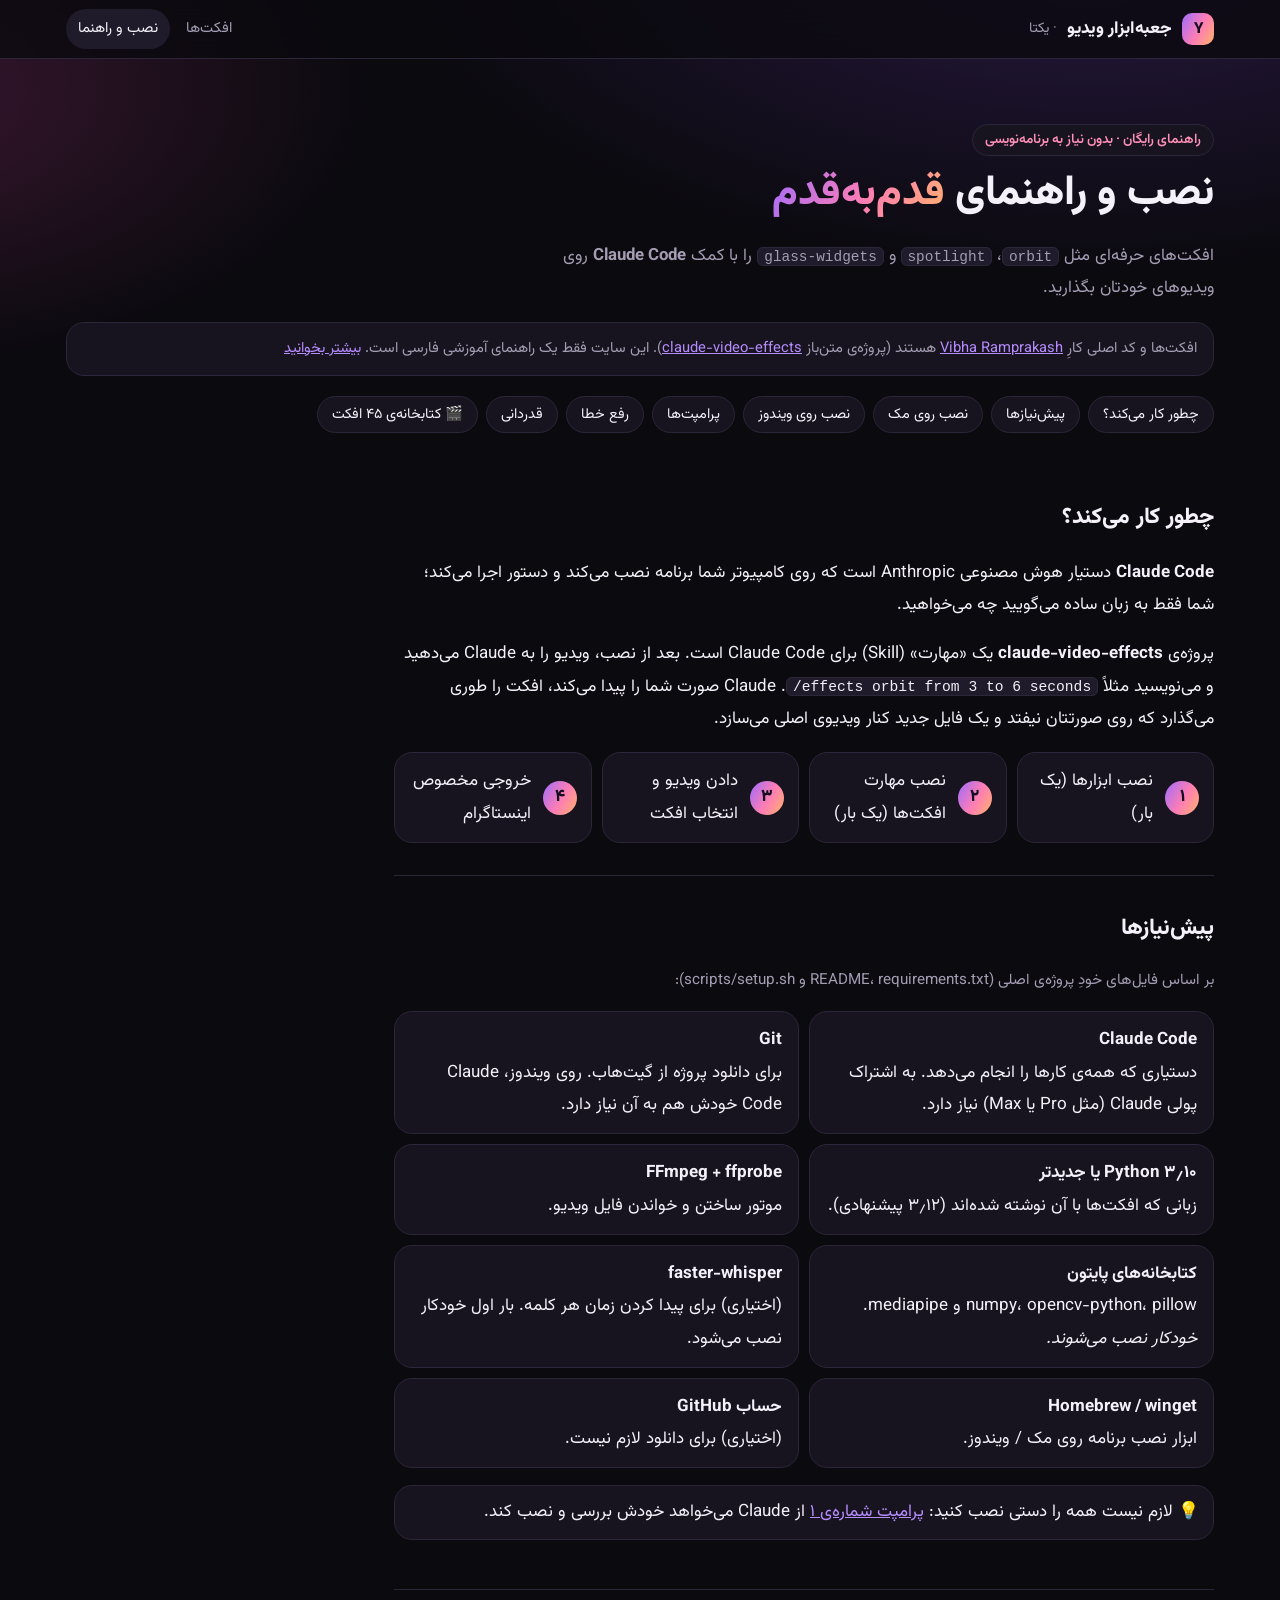
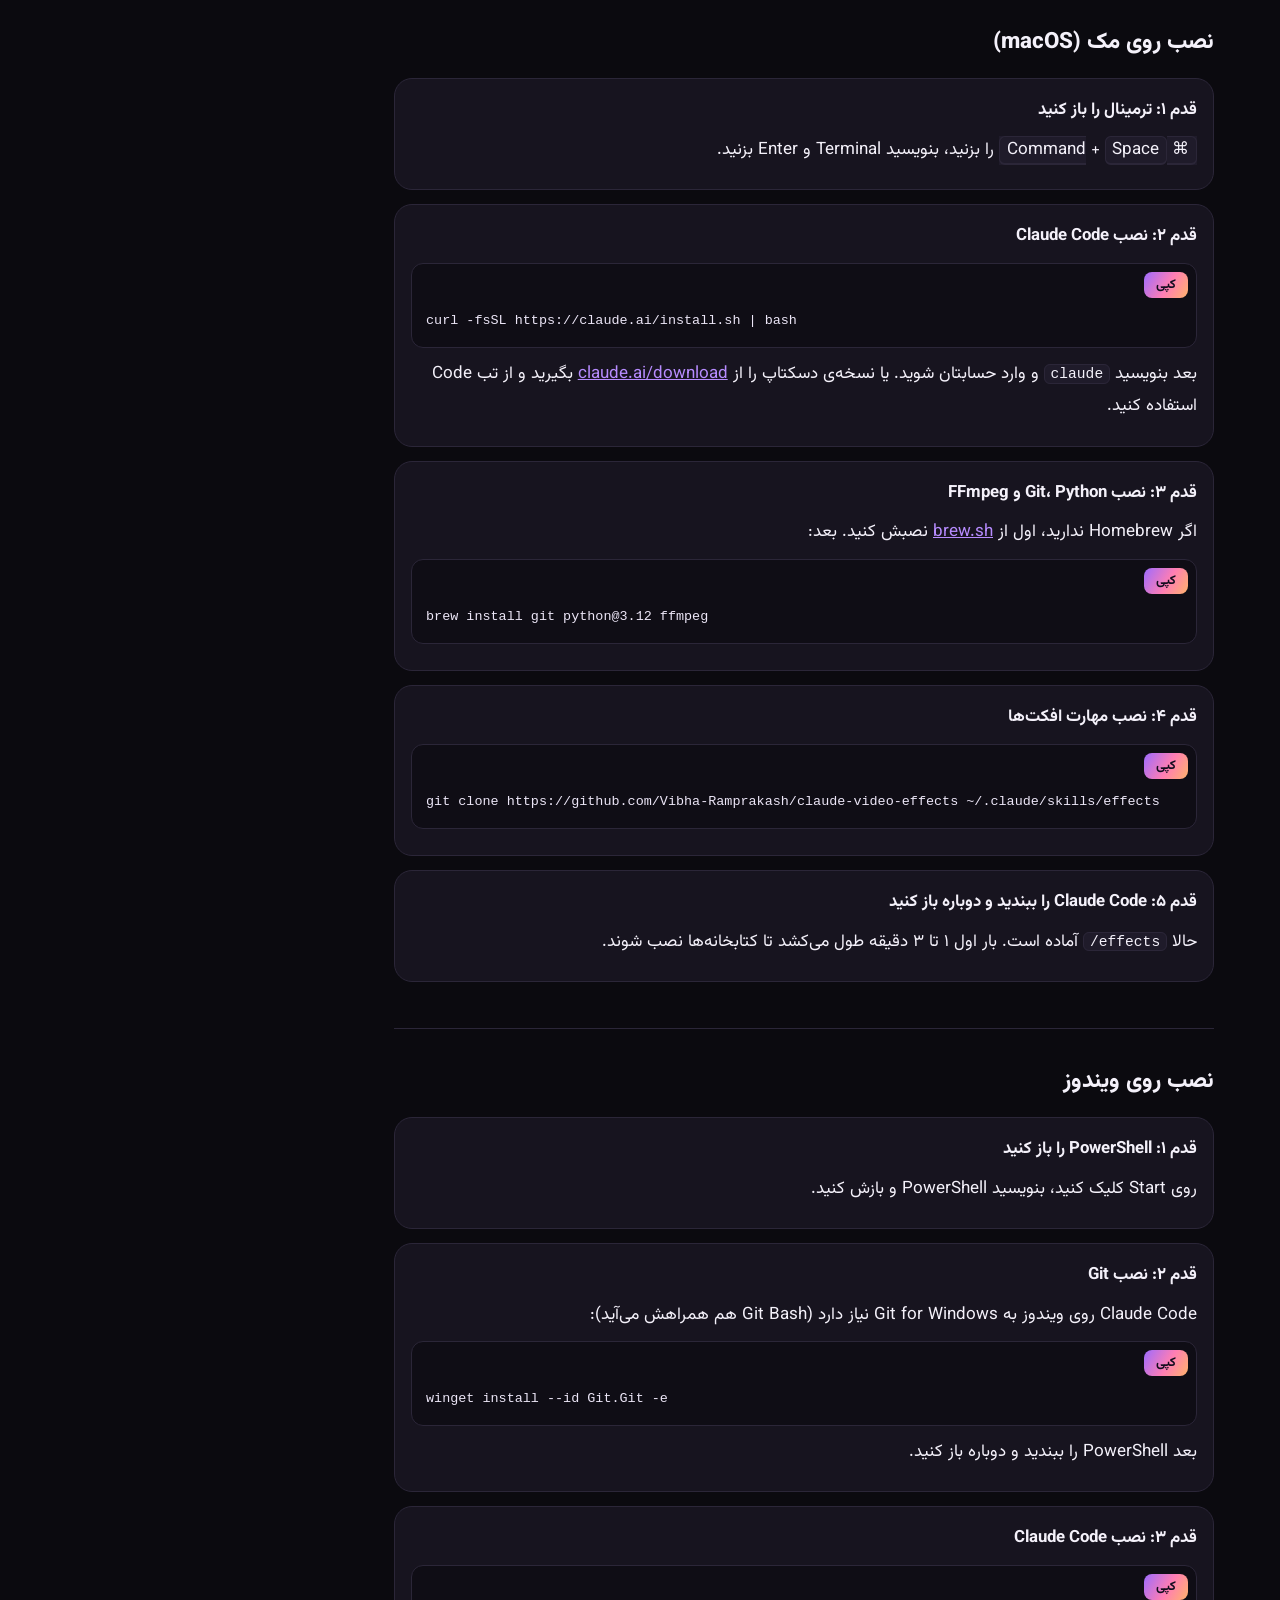
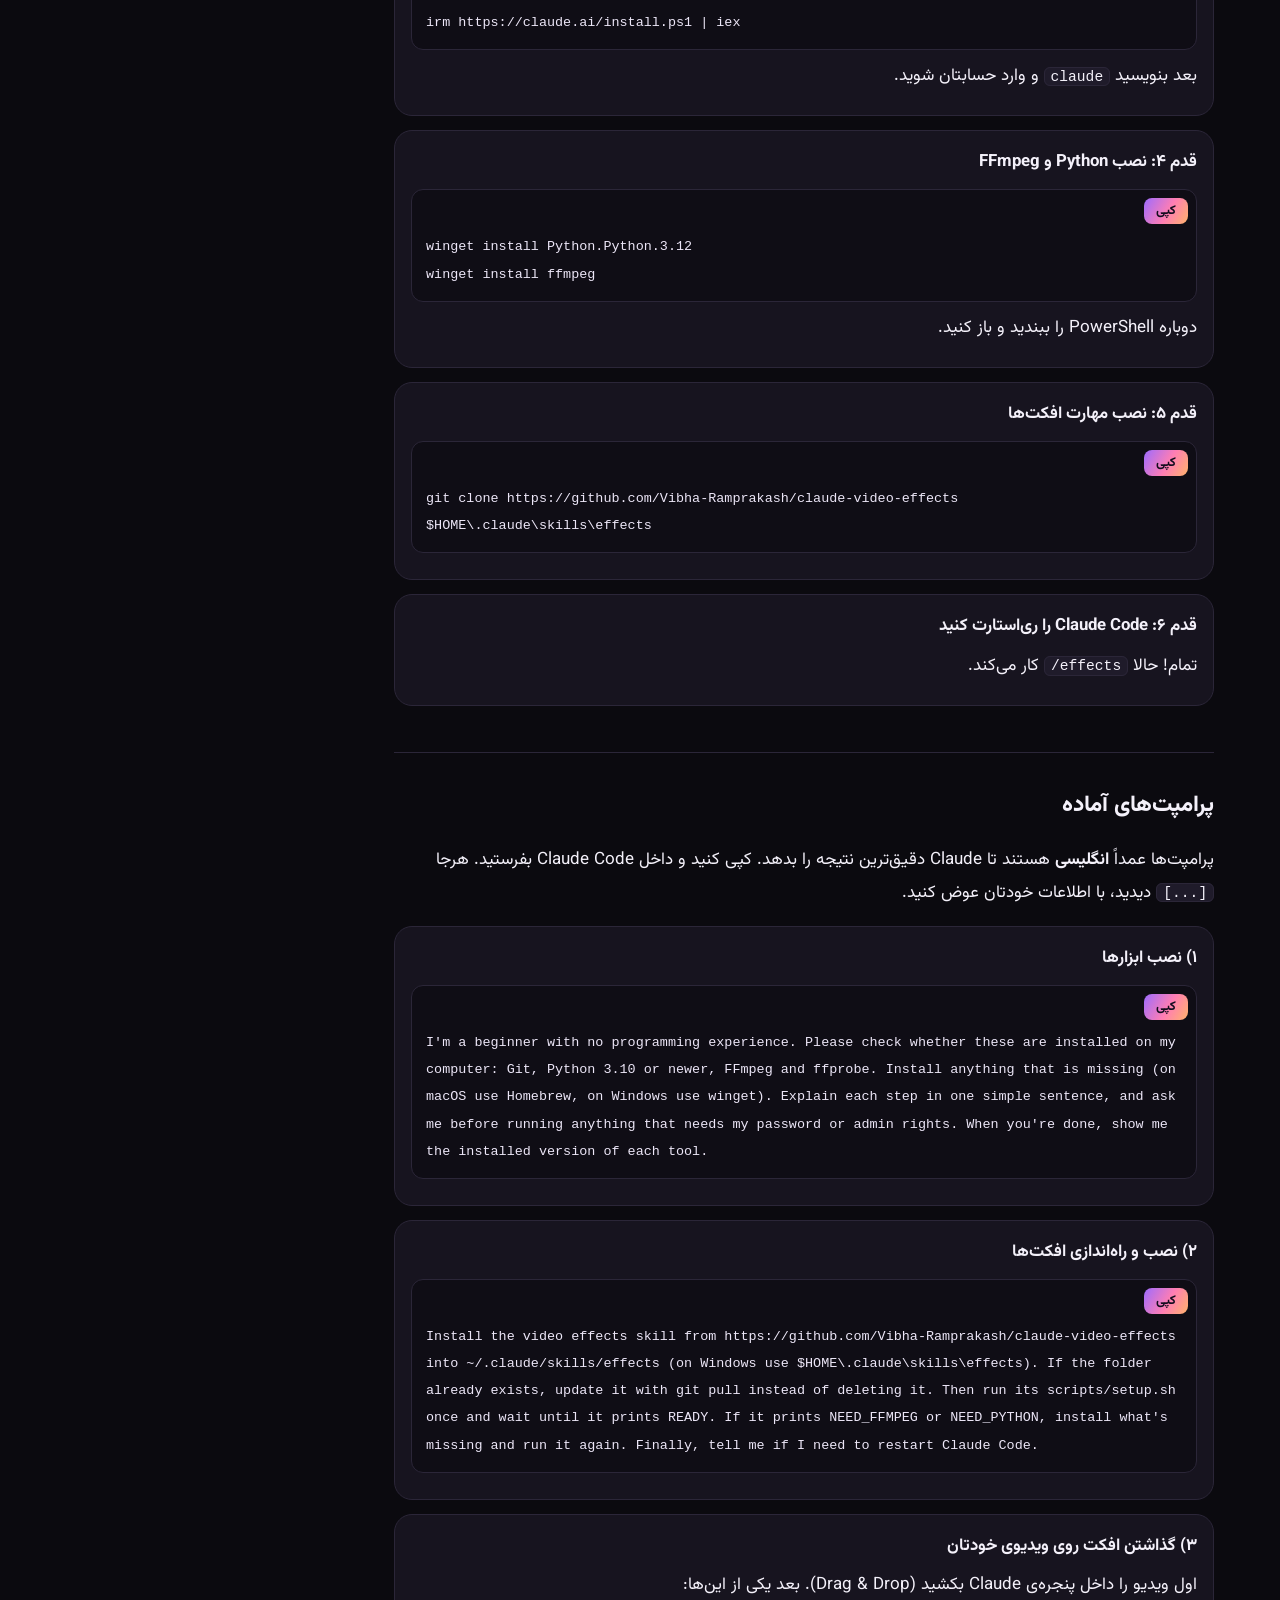
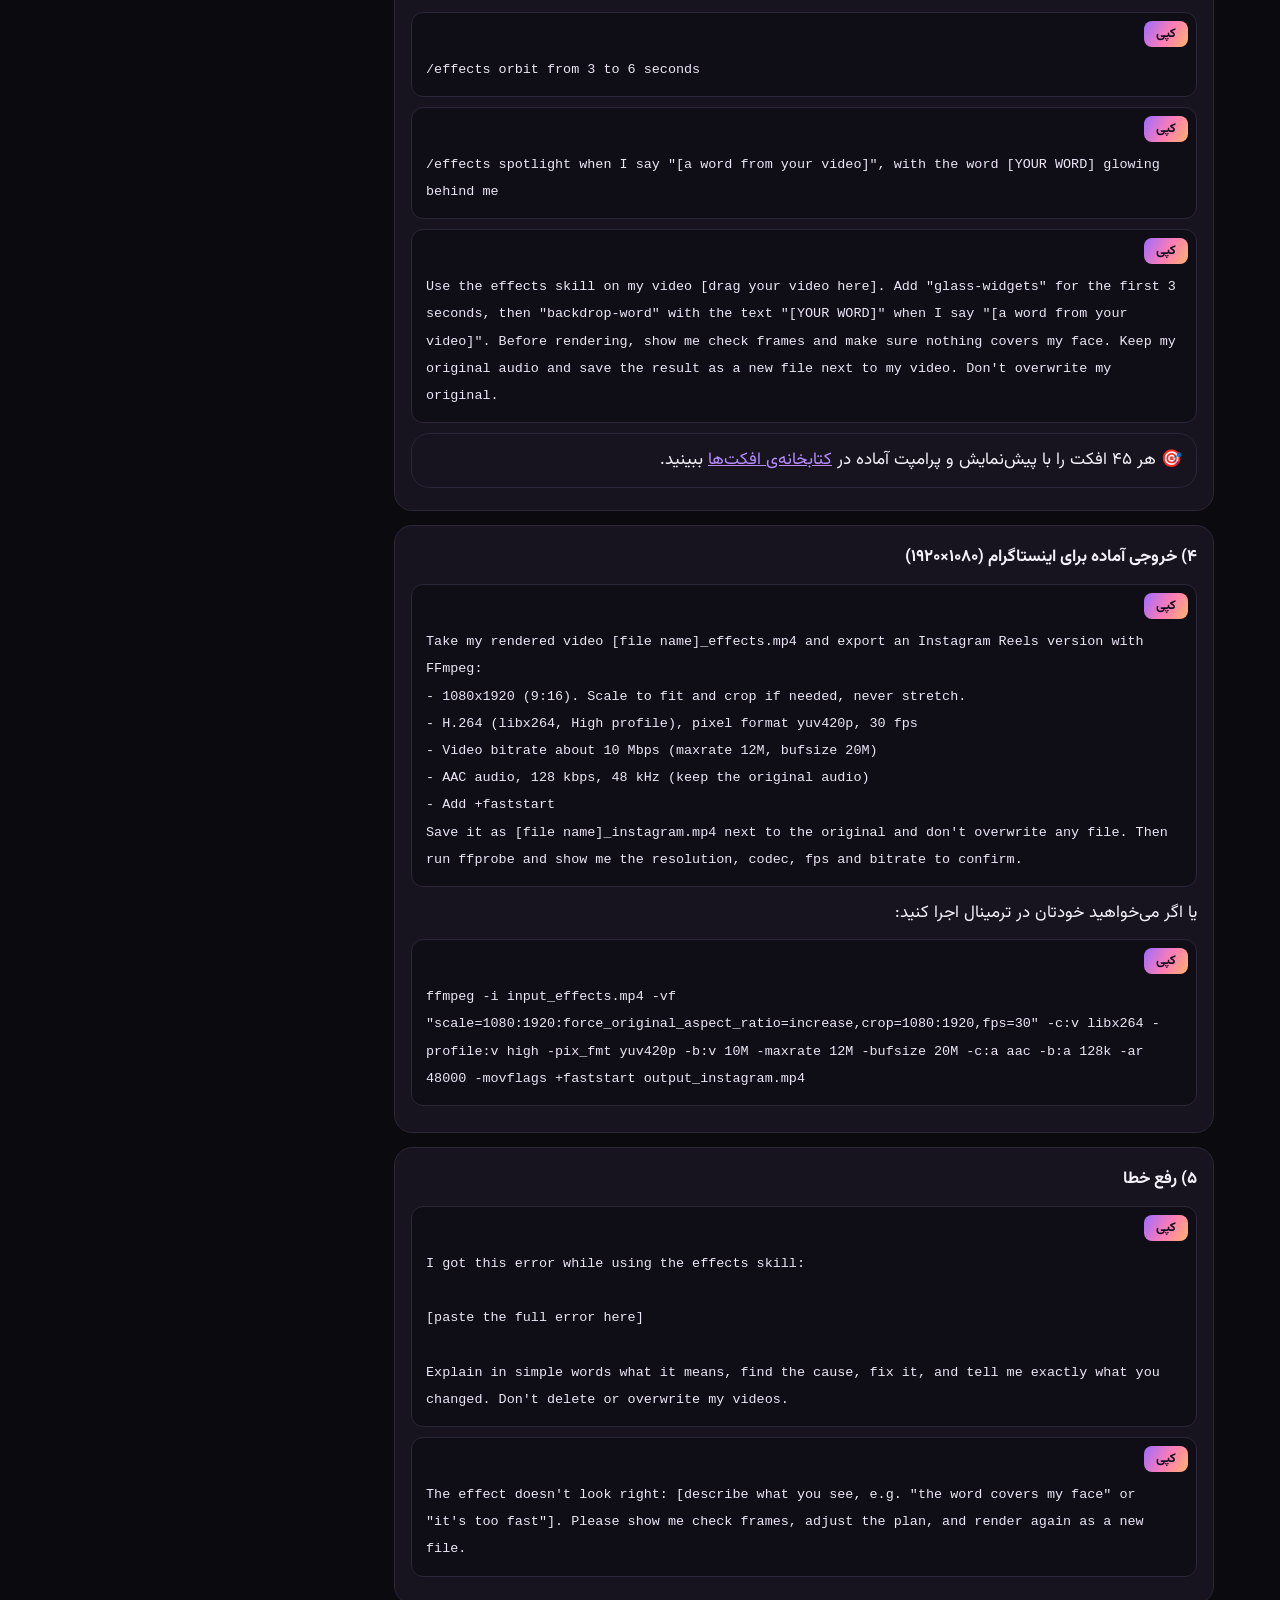
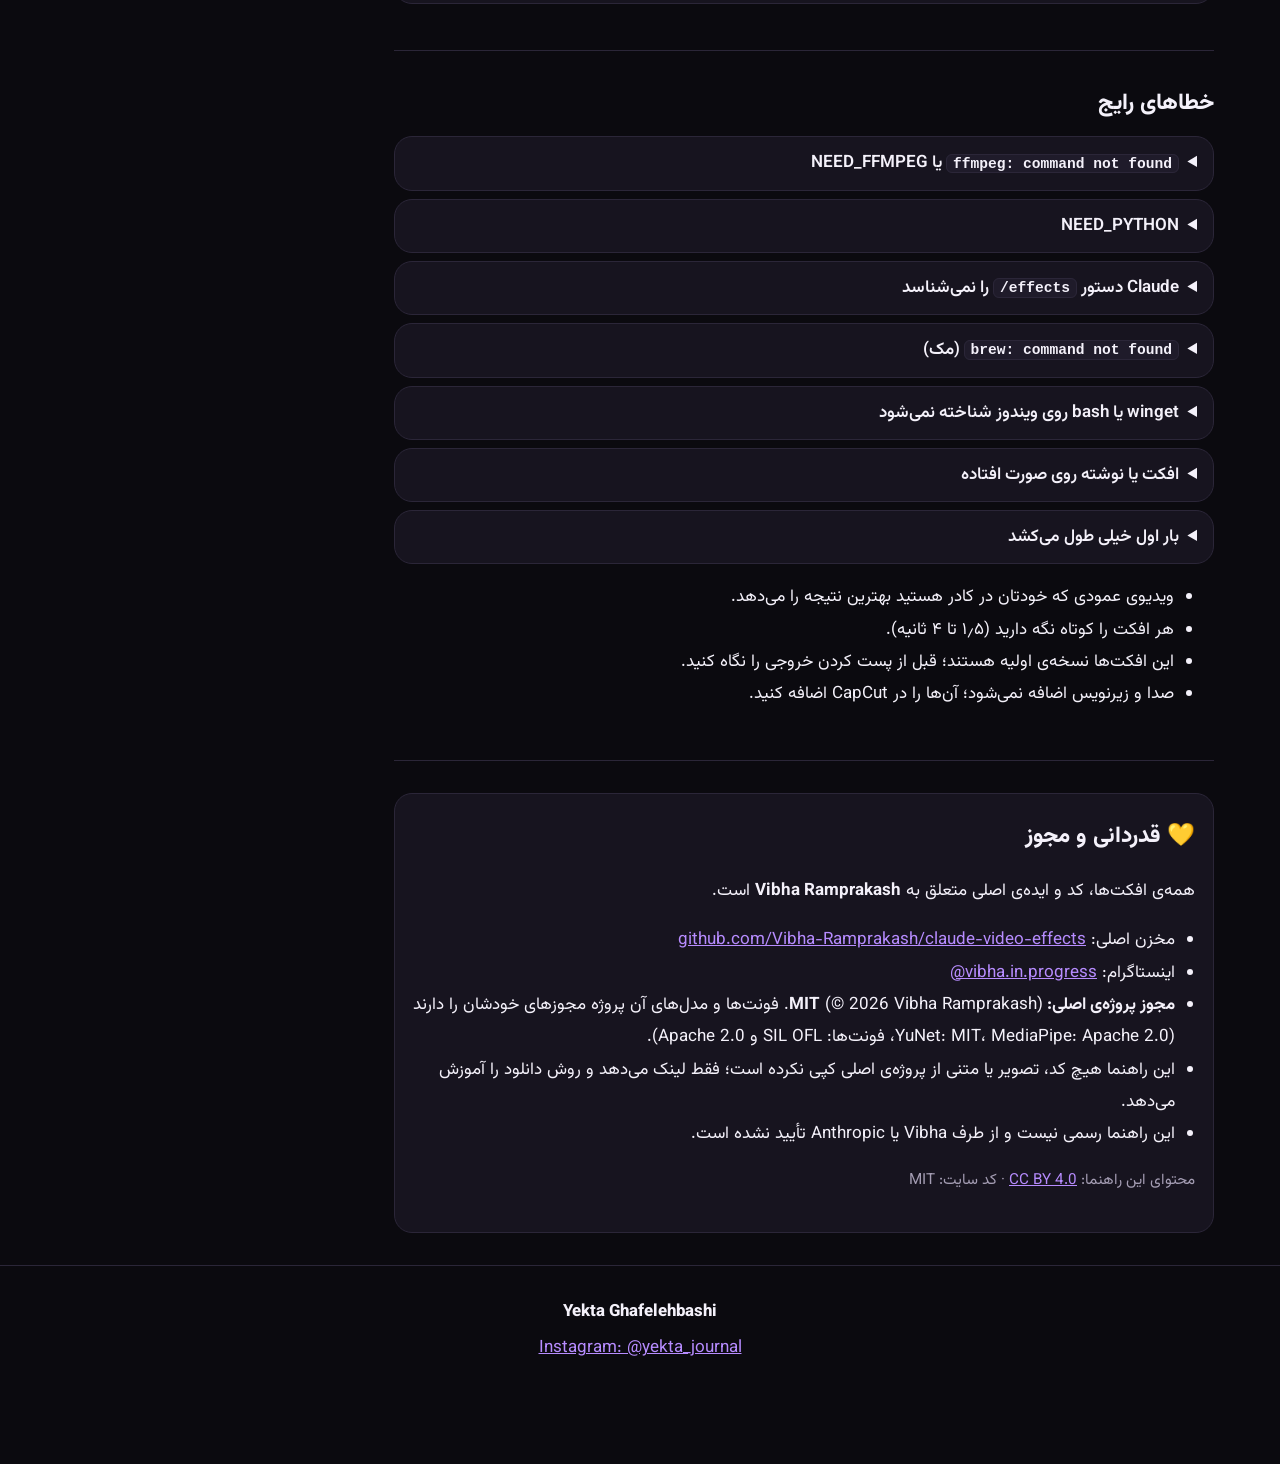
==== docs/guide.html @ b09b0647 "Add 45-effect gallery with previews rendered on Yekta's own footage The home page is now a searchabl" ====
<!doctype html>
<html lang="fa" dir="rtl">
<head>
  <meta charset="utf-8">
  <meta name="viewport" content="width=device-width, initial-scale=1">
  <title>نصب و راهنما | جعبه‌ابزار ویدیو یکتا</title>
  <meta name="theme-color" content="#0b0a0f">
  <meta name="description" content="راهنمای فارسی و قدم‌به‌قدم برای گذاشتن افکت‌های حرفه‌ای روی ویدیوهای خودتان با Claude Code.">
  <link rel="preconnect" href="https://fonts.googleapis.com">
  <link rel="preconnect" href="https://fonts.gstatic.com" crossorigin>
  <link href="https://fonts.googleapis.com/css2?family=Vazirmatn:wght@400;600;700;800&display=swap" rel="stylesheet">
  <link rel="stylesheet" href="style.css">
</head>
<body>
  <header class="topbar">
    <div class="wrap">
      <a class="brand" href="index.html"><span class="brand-mark">Y</span>جعبه‌ابزار ویدیو <small>· یکتا</small></a>
      <nav class="nav" aria-label="صفحه‌ها">
        <a href="index.html">افکت‌ها</a>
        <a href="guide.html" aria-current="page">نصب و راهنما</a>
      </nav>
    </div>
  </header>
  <div class="hero">
    <div class="wrap">
      <p class="eyebrow">راهنمای رایگان · بدون نیاز به برنامه‌نویسی</p>
      <h1>نصب و راهنمای <span class="grad">قدم‌به‌قدم</span></h1>
      <p class="lead">افکت‌های حرفه‌ای مثل <code>orbit</code>، <code>spotlight</code> و <code>glass-widgets</code> را با کمک <strong>Claude Code</strong> روی ویدیوهای خودتان بگذارید.</p>
      <div class="notice">
        افکت‌ها و کد اصلی کارِ <a href="https://github.com/Vibha-Ramprakash">Vibha Ramprakash</a> هستند (پروژه‌ی متن‌باز <a href="https://github.com/Vibha-Ramprakash/claude-video-effects">claude-video-effects</a>). این سایت فقط یک راهنمای آموزشی فارسی است. <a href="#credits">بیشتر بخوانید</a>
      </div>
      <nav class="toc" aria-label="فهرست">
        <a href="#how">چطور کار می‌کند؟</a>
        <a href="#prereq">پیش‌نیازها</a>
        <a href="#mac">نصب روی مک</a>
        <a href="#win">نصب روی ویندوز</a>
        <a href="#prompts">پرامپت‌ها</a>
        <a href="#errors">رفع خطا</a>
        <a href="#credits">قدردانی</a>
        <a href="index.html#library">🎬 کتابخانه‌ی ۴۵ افکت</a>
      </nav>
    </div>
  </div>

  <main class="wrap guide">
    <section id="how">
      <h2>چطور کار می‌کند؟</h2>
      <p><strong>Claude Code</strong> دستیار هوش مصنوعی Anthropic است که روی کامپیوتر شما برنامه نصب می‌کند و دستور اجرا می‌کند؛ شما فقط به زبان ساده می‌گویید چه می‌خواهید.</p>
      <p>پروژه‌ی <strong>claude-video-effects</strong> یک «مهارت» (Skill) برای Claude Code است. بعد از نصب، ویدیو را به Claude می‌دهید و می‌نویسید مثلاً <code dir="ltr">/effects orbit from 3 to 6 seconds</code>. Claude صورت شما را پیدا می‌کند، افکت را طوری می‌گذارد که روی صورتتان نیفتد و یک فایل جدید کنار ویدیوی اصلی می‌سازد.</p>
      <ol class="steps">
        <li><span>۱</span>نصب ابزارها (یک بار)</li>
        <li><span>۲</span>نصب مهارت افکت‌ها (یک بار)</li>
        <li><span>۳</span>دادن ویدیو و انتخاب افکت</li>
        <li><span>۴</span>خروجی مخصوص اینستاگرام</li>
      </ol>
    </section>

    <section id="prereq">
      <h2>پیش‌نیازها</h2>
      <p class="muted">بر اساس فایل‌های خودِ پروژه‌ی اصلی (README، requirements.txt و scripts/setup.sh):</p>
      <ul class="cards">
        <li><b>Claude Code</b> دستیاری که همه‌ی کارها را انجام می‌دهد. به اشتراک پولی Claude (مثل Pro یا Max) نیاز دارد.</li>
        <li><b>Git</b> برای دانلود پروژه از گیت‌هاب. روی ویندوز، Claude Code خودش هم به آن نیاز دارد.</li>
        <li><b>Python ۳٫۱۰ یا جدیدتر</b> زبانی که افکت‌ها با آن نوشته شده‌اند (۳٫۱۲ پیشنهادی).</li>
        <li><b>FFmpeg + ffprobe</b> موتور ساختن و خواندن فایل ویدیو.</li>
        <li><b>کتابخانه‌های پایتون</b> numpy، opencv-python، pillow و mediapipe. <em>خودکار نصب می‌شوند.</em></li>
        <li><b>faster-whisper</b> (اختیاری) برای پیدا کردن زمان هر کلمه. بار اول خودکار نصب می‌شود.</li>
        <li><b>Homebrew / winget</b> ابزار نصب برنامه روی مک / ویندوز.</li>
        <li><b>حساب GitHub</b> (اختیاری) برای دانلود لازم نیست.</li>
      </ul>
      <p class="tip">💡 لازم نیست همه را دستی نصب کنید: <a href="#p1">پرامپت شماره‌ی ۱</a> از Claude می‌خواهد خودش بررسی و نصب کند.</p>
    </section>

    <section id="mac">
      <h2>نصب روی مک (macOS)</h2>
      <div class="step">
        <h3>قدم ۱: ترمینال را باز کنید</h3>
        <p><kbd>⌘ Command</kbd> + <kbd>Space</kbd> را بزنید، بنویسید Terminal و Enter بزنید.</p>
      </div>
      <div class="step">
        <h3>قدم ۲: نصب Claude Code</h3>
        <pre dir="ltr"><code>curl -fsSL https://claude.ai/install.sh | bash</code></pre>
        <p>بعد بنویسید <code>claude</code> و وارد حسابتان شوید. یا نسخه‌ی دسکتاپ را از <a href="https://claude.ai/download">claude.ai/download</a> بگیرید و از تب Code استفاده کنید.</p>
      </div>
      <div class="step">
        <h3>قدم ۳: نصب Git، Python و FFmpeg</h3>
        <p>اگر Homebrew ندارید، اول از <a href="https://brew.sh">brew.sh</a> نصبش کنید. بعد:</p>
        <pre dir="ltr"><code>brew install git python@3.12 ffmpeg</code></pre>
      </div>
      <div class="step">
        <h3>قدم ۴: نصب مهارت افکت‌ها</h3>
        <pre dir="ltr"><code>git clone https://github.com/Vibha-Ramprakash/claude-video-effects ~/.claude/skills/effects</code></pre>
      </div>
      <div class="step">
        <h3>قدم ۵: Claude Code را ببندید و دوباره باز کنید</h3>
        <p>حالا <code dir="ltr">/effects</code> آماده است. بار اول ۱ تا ۳ دقیقه طول می‌کشد تا کتابخانه‌ها نصب شوند.</p>
      </div>
    </section>

    <section id="win">
      <h2>نصب روی ویندوز</h2>
      <div class="step">
        <h3>قدم ۱: PowerShell را باز کنید</h3>
        <p>روی Start کلیک کنید، بنویسید PowerShell و بازش کنید.</p>
      </div>
      <div class="step">
        <h3>قدم ۲: نصب Git</h3>
        <p>Claude Code روی ویندوز به Git for Windows نیاز دارد (Git Bash هم همراهش می‌آید):</p>
        <pre dir="ltr"><code>winget install --id Git.Git -e</code></pre>
        <p>بعد PowerShell را ببندید و دوباره باز کنید.</p>
      </div>
      <div class="step">
        <h3>قدم ۳: نصب Claude Code</h3>
        <pre dir="ltr"><code>irm https://claude.ai/install.ps1 | iex</code></pre>
        <p>بعد بنویسید <code>claude</code> و وارد حسابتان شوید.</p>
      </div>
      <div class="step">
        <h3>قدم ۴: نصب Python و FFmpeg</h3>
        <pre dir="ltr"><code>winget install Python.Python.3.12
winget install ffmpeg</code></pre>
        <p>دوباره PowerShell را ببندید و باز کنید.</p>
      </div>
      <div class="step">
        <h3>قدم ۵: نصب مهارت افکت‌ها</h3>
        <pre dir="ltr"><code>git clone https://github.com/Vibha-Ramprakash/claude-video-effects $HOME\.claude\skills\effects</code></pre>
      </div>
      <div class="step">
        <h3>قدم ۶: Claude Code را ری‌استارت کنید</h3>
        <p>تمام! حالا <code dir="ltr">/effects</code> کار می‌کند.</p>
      </div>
    </section>

    <section id="prompts">
      <h2>پرامپت‌های آماده</h2>
      <p>پرامپت‌ها عمداً <strong>انگلیسی</strong> هستند تا Claude دقیق‌ترین نتیجه را بدهد. کپی کنید و داخل Claude Code بفرستید. هرجا <code dir="ltr">[...]</code> دیدید، با اطلاعات خودتان عوض کنید.</p>

      <div class="step" id="p1">
        <h3>۱) نصب ابزارها</h3>
        <pre dir="ltr"><code>I'm a beginner with no programming experience. Please check whether these are installed on my computer: Git, Python 3.10 or newer, FFmpeg and ffprobe. Install anything that is missing (on macOS use Homebrew, on Windows use winget). Explain each step in one simple sentence, and ask me before running anything that needs my password or admin rights. When you're done, show me the installed version of each tool.</code></pre>
      </div>

      <div class="step" id="p2">
        <h3>۲) نصب و راه‌اندازی افکت‌ها</h3>
        <pre dir="ltr"><code>Install the video effects skill from https://github.com/Vibha-Ramprakash/claude-video-effects into ~/.claude/skills/effects (on Windows use $HOME\.claude\skills\effects). If the folder already exists, update it with git pull instead of deleting it. Then run its scripts/setup.sh once and wait until it prints READY. If it prints NEED_FFMPEG or NEED_PYTHON, install what's missing and run it again. Finally, tell me if I need to restart Claude Code.</code></pre>
      </div>

      <div class="step" id="p3">
        <h3>۳) گذاشتن افکت روی ویدیوی خودتان</h3>
        <p>اول ویدیو را داخل پنجره‌ی Claude بکشید (Drag &amp; Drop). بعد یکی از این‌ها:</p>
        <pre dir="ltr"><code>/effects orbit from 3 to 6 seconds</code></pre>
        <pre dir="ltr"><code>/effects spotlight when I say "[a word from your video]", with the word [YOUR WORD] glowing behind me</code></pre>
        <pre dir="ltr"><code>Use the effects skill on my video [drag your video here]. Add "glass-widgets" for the first 3 seconds, then "backdrop-word" with the text "[YOUR WORD]" when I say "[a word from your video]". Before rendering, show me check frames and make sure nothing covers my face. Keep my original audio and save the result as a new file next to my video. Don't overwrite my original.</code></pre>
        <p class="tip">🎯 هر ۴۵ افکت را با پیش‌نمایش و پرامپت آماده در <a href="index.html#library">کتابخانه‌ی افکت‌ها</a> ببینید.</p>
      </div>

      <div class="step" id="p4">
        <h3>۴) خروجی آماده برای اینستاگرام (۱۰۸۰×۱۹۲۰)</h3>
        <pre dir="ltr"><code>Take my rendered video [file name]_effects.mp4 and export an Instagram Reels version with FFmpeg:
- 1080x1920 (9:16). Scale to fit and crop if needed, never stretch.
- H.264 (libx264, High profile), pixel format yuv420p, 30 fps
- Video bitrate about 10 Mbps (maxrate 12M, bufsize 20M)
- AAC audio, 128 kbps, 48 kHz (keep the original audio)
- Add +faststart
Save it as [file name]_instagram.mp4 next to the original and don't overwrite any file. Then run ffprobe and show me the resolution, codec, fps and bitrate to confirm.</code></pre>
        <p>یا اگر می‌خواهید خودتان در ترمینال اجرا کنید:</p>
        <pre dir="ltr"><code>ffmpeg -i input_effects.mp4 -vf "scale=1080:1920:force_original_aspect_ratio=increase,crop=1080:1920,fps=30" -c:v libx264 -profile:v high -pix_fmt yuv420p -b:v 10M -maxrate 12M -bufsize 20M -c:a aac -b:a 128k -ar 48000 -movflags +faststart output_instagram.mp4</code></pre>
      </div>

      <div class="step" id="p5">
        <h3>۵) رفع خطا</h3>
        <pre dir="ltr"><code>I got this error while using the effects skill:

[paste the full error here]

Explain in simple words what it means, find the cause, fix it, and tell me exactly what you changed. Don't delete or overwrite my videos.</code></pre>
        <pre dir="ltr"><code>The effect doesn't look right: [describe what you see, e.g. "the word covers my face" or "it's too fast"]. Please show me check frames, adjust the plan, and render again as a new file.</code></pre>
      </div>
    </section>

    <section id="errors">
      <h2>خطاهای رایج</h2>
      <div class="faq">
        <details><summary><code dir="ltr">ffmpeg: command not found</code> یا NEED_FFMPEG</summary><p>FFmpeg نصب نیست یا ترمینال هنوز آن را نمی‌شناسد. مک: <code dir="ltr">brew install ffmpeg</code>، ویندوز: <code dir="ltr">winget install ffmpeg</code>. بعد ترمینال را ببندید و باز کنید.</p></details>
        <details><summary>NEED_PYTHON</summary><p>پایتون نیست یا قدیمی‌تر از ۳٫۱۰ است. مک: <code dir="ltr">brew install python@3.12</code>، ویندوز: <code dir="ltr">winget install Python.Python.3.12</code></p></details>
        <details><summary>Claude دستور <code dir="ltr">/effects</code> را نمی‌شناسد</summary><p>مطمئن شوید پوشه دقیقاً <code dir="ltr">~/.claude/skills/effects</code> است و فایل SKILL.md داخلش هست، بعد Claude Code را ببندید و باز کنید.</p></details>
        <details><summary><code dir="ltr">brew: command not found</code> (مک)</summary><p>Homebrew را از <a href="https://brew.sh">brew.sh</a> نصب کنید.</p></details>
        <details><summary>winget یا bash روی ویندوز شناخته نمی‌شود</summary><p>برای winget، برنامه‌ی App Installer را از Microsoft Store به‌روز کنید. برای bash، Git for Windows را نصب کنید: <code dir="ltr">winget install --id Git.Git -e</code></p></details>
        <details><summary>افکت یا نوشته روی صورت افتاده</summary><p>پرامپت دوم بخش «رفع خطا» را بفرستید تا Claude برنامه را اصلاح کند.</p></details>
        <details><summary>بار اول خیلی طول می‌کشد</summary><p>طبیعی است: کتابخانه‌ها و مدل تشخیص کلمه نصب می‌شوند. ۱ تا ۳ دقیقه صبر کنید.</p></details>
      </div>
      <ul class="tips">
        <li>ویدیوی عمودی که خودتان در کادر هستید بهترین نتیجه را می‌دهد.</li>
        <li>هر افکت را کوتاه نگه دارید (۱٫۵ تا ۴ ثانیه).</li>
        <li>این افکت‌ها نسخه‌ی اولیه هستند؛ قبل از پست کردن خروجی را نگاه کنید.</li>
        <li>صدا و زیرنویس اضافه نمی‌شود؛ آن‌ها را در CapCut اضافه کنید.</li>
      </ul>
    </section>

    <section id="credits" class="credits">
      <h2>💛 قدردانی و مجوز</h2>
      <p>همه‌ی افکت‌ها، کد و ایده‌ی اصلی متعلق به <strong>Vibha Ramprakash</strong> است.</p>
      <ul>
        <li>مخزن اصلی: <a href="https://github.com/Vibha-Ramprakash/claude-video-effects" dir="ltr">github.com/Vibha-Ramprakash/claude-video-effects</a></li>
        <li>اینستاگرام: <a href="https://instagram.com/vibha.in.progress" dir="ltr">@vibha.in.progress</a></li>
        <li><strong>مجوز پروژه‌ی اصلی: MIT</strong> (© 2026 Vibha Ramprakash). فونت‌ها و مدل‌های آن پروژه مجوزهای خودشان را دارند (YuNet: MIT، MediaPipe: Apache 2.0، فونت‌ها: SIL OFL و Apache 2.0).</li>
        <li>این راهنما هیچ کد، تصویر یا متنی از پروژه‌ی اصلی کپی نکرده است؛ فقط لینک می‌دهد و روش دانلود را آموزش می‌دهد.</li>
        <li>این راهنما رسمی نیست و از طرف Vibha یا Anthropic تأیید نشده است.</li>
      </ul>
      <p class="muted">محتوای این راهنما: <a href="https://creativecommons.org/licenses/by/4.0/">CC BY 4.0</a> · کد سایت: MIT</p>
    </section>
  </main>

  <footer>
    <div class="wrap">
      <p class="who">Yekta Ghafelehbashi</p>
      <p><a href="https://instagram.com/yekta_journal" dir="ltr">Instagram: @yekta_journal</a></p>
    </div>
  </footer>

  <script src="script.js"></script>
</body>
</html>
---- docs/style.css ----
:root {
  --bg: #0b0a0f;
  --bg-2: #12101a;
  --surface: #17141f;
  --surface-2: #1f1b2a;
  --text: #f4f1fa;
  --muted: #a49db3;
  --border: #2b2638;
  --accent: #b78cff;
  --accent-2: #ff8fb8;
  --accent-3: #ffb36b;
  --grad: linear-gradient(120deg, #9d6bff 0%, #ff7eb3 55%, #ffb36b 100%);
  --code-bg: #0f0d15;
  --code-text: #ece6f7;
  --ok: #4fd18b;
  --radius: 18px;
}

* { box-sizing: border-box; }
html { scroll-behavior: smooth; }

body {
  margin: 0;
  background: radial-gradient(1200px 600px at 85% -10%, #2a1a45 0%, transparent 60%),
              radial-gradient(900px 500px at -10% 10%, #3a1730 0%, transparent 55%), var(--bg);
  background-attachment: fixed;
  color: var(--text);
  font-family: "Vazirmatn", Tahoma, sans-serif;
  font-size: 16px;
  line-height: 1.9;
  -webkit-font-smoothing: antialiased;
}

.wrap { max-width: 1180px; margin: 0 auto; padding: 0 16px; }
a { color: var(--accent); }
img, video { max-width: 100%; display: block; }

h1 { font-size: 1.9rem; line-height: 1.45; margin: .2em 0 .4em; font-weight: 800; }
h2 { font-size: 1.4rem; margin: 0 0 .5em; font-weight: 800; }
h3 { font-size: 1.05rem; margin: 0 0 .4em; font-weight: 700; }
.grad { background: var(--grad); -webkit-background-clip: text; background-clip: text; color: transparent; }

code {
  font-family: ui-monospace, SFMono-Regular, Menlo, Consolas, monospace;
  font-size: .86em;
  background: var(--surface-2);
  border: 1px solid var(--border);
  padding: .05em .4em;
  border-radius: 6px;
  unicode-bidi: isolate;
}
kbd {
  font-family: inherit; border: 1px solid var(--border); border-bottom-width: 2px;
  border-radius: 6px; padding: 0 .4em; background: var(--surface-2);
}

/* ---------- top bar ---------- */
.topbar {
  position: sticky; top: 0; z-index: 20;
  background: rgba(11, 10, 15, .78);
  backdrop-filter: blur(14px); -webkit-backdrop-filter: blur(14px);
  border-bottom: 1px solid var(--border);
}
.topbar .wrap { display: flex; align-items: center; justify-content: space-between; gap: 12px; height: 58px; }
.brand { display: flex; align-items: center; gap: 10px; color: var(--text); text-decoration: none; font-weight: 800; white-space: nowrap; }
.brand-mark {
  width: 32px; height: 32px; border-radius: 10px; background: var(--grad);
  display: grid; place-items: center; color: #140d1f; font-weight: 800; font-size: .95rem;
}
.brand small { display: none; color: var(--muted); font-weight: 400; }
.nav { display: flex; gap: 4px; }
.nav a {
  color: var(--muted); text-decoration: none; padding: 6px 12px; border-radius: 999px; font-size: .92rem; white-space: nowrap;
}
.nav a[aria-current="page"], .nav a:hover { color: var(--text); background: var(--surface-2); }

/* ---------- hero ---------- */
.hero { padding: 40px 0 24px; }
.eyebrow {
  display: inline-block; margin: 0; font-size: .85rem; font-weight: 600; color: var(--accent-2);
  border: 1px solid var(--border); background: var(--surface); padding: 2px 12px; border-radius: 999px;
}
.lead { font-size: 1.05rem; color: var(--muted); max-width: 680px; }
.cta { display: flex; flex-wrap: wrap; gap: 10px; margin: 20px 0 8px; }
.btn {
  display: inline-flex; align-items: center; gap: 8px; text-decoration: none; cursor: pointer;
  font: inherit; font-weight: 700; font-size: .95rem; border-radius: 999px; padding: 9px 20px; border: 1px solid var(--border);
  color: var(--text); background: var(--surface);
}
.btn.primary { background: var(--grad); color: #140d1f; border: 0; }
.btn:hover { filter: brightness(1.08); }
.stats { display: flex; flex-wrap: wrap; gap: 18px; margin-top: 18px; color: var(--muted); font-size: .9rem; }
.stats b { color: var(--text); font-size: 1.2rem; margin-left: 4px; }

.notice {
  background: var(--surface); border: 1px solid var(--border); border-radius: var(--radius);
  padding: 12px 16px; font-size: .92rem; color: var(--muted);
}

/* ---------- quick start ---------- */
.steps { list-style: none; padding: 0; margin: 0; display: grid; gap: 10px; }
.steps li {
  display: flex; align-items: center; gap: 12px;
  background: var(--surface); border: 1px solid var(--border); border-radius: var(--radius); padding: 12px 14px;
}
.steps span {
  flex: none; width: 34px; height: 34px; border-radius: 50%; background: var(--grad); color: #140d1f;
  display: grid; place-items: center; font-weight: 800;
}

section, [id] { scroll-margin-top: 72px; }
section { padding: 32px 0; }
.section-head { display: flex; flex-wrap: wrap; align-items: end; justify-content: space-between; gap: 8px; margin-bottom: 12px; }
.section-head p { margin: 0; }
.muted { color: var(--muted); font-size: .95rem; }

/* ---------- gallery controls ---------- */
.controls {
  position: sticky; top: 58px; z-index: 10; padding: 12px 0;
  background: var(--bg);
  border-bottom: 1px solid var(--border);
}
.search {
  display: flex; align-items: center; gap: 8px;
  background: var(--surface); border: 1px solid var(--border); border-radius: 999px; padding: 4px 16px;
}
.search:focus-within { border-color: var(--accent); }
.search input {
  flex: 1; min-width: 0; border: 0; outline: 0; background: transparent; color: var(--text);
  font: inherit; font-size: 1rem; padding: 8px 0;
}
.chips { display: flex; gap: 8px; overflow-x: auto; padding: 10px 0 2px; scrollbar-width: none; }
.chips::-webkit-scrollbar { display: none; }
.chip {
  flex: none; font: inherit; font-size: .9rem; cursor: pointer; white-space: nowrap;
  color: var(--muted); background: var(--surface); border: 1px solid var(--border); border-radius: 999px; padding: 5px 14px;
}
.chip[aria-pressed="true"] { color: #140d1f; background: var(--grad); border-color: transparent; font-weight: 700; }
.chip .n { opacity: .7; font-size: .8em; margin-right: 4px; }
.result-count { color: var(--muted); font-size: .9rem; margin: 6px 0 0; }

/* ---------- effect cards ---------- */
.grid { display: grid; grid-template-columns: 1fr; gap: 16px; }
.card {
  background: var(--surface); border: 1px solid var(--border); border-radius: var(--radius);
  overflow: hidden; display: flex; flex-direction: column;
}
.card[hidden] { display: none; }
.media { position: relative; aspect-ratio: 9 / 16; max-height: 560px; background: #000; }
.media video, .media img { width: 100%; height: 100%; object-fit: cover; }
.media .num {
  position: absolute; top: 10px; right: 10px; font-weight: 800; font-size: .85rem;
  background: rgba(0, 0, 0, .55); backdrop-filter: blur(6px); border-radius: 999px; padding: 2px 10px;
}
.media .cat {
  position: absolute; bottom: 10px; right: 10px; font-size: .8rem;
  background: rgba(0, 0, 0, .55); backdrop-filter: blur(6px); border-radius: 999px; padding: 2px 10px;
}
.body { padding: 14px 16px 16px; display: flex; flex-direction: column; gap: 8px; flex: 1; }
.fxname { font-family: ui-monospace, SFMono-Regular, Menlo, monospace; font-size: 1.05rem; font-weight: 700; direction: ltr; text-align: right; }
.body p { margin: 0; }
.badge {
  display: inline-block; font-size: .8rem; color: var(--accent-3); border: 1px solid #4a3622;
  background: #22180f; border-radius: 8px; padding: 2px 8px;
}
.warn { font-size: .85rem; color: #ffd6a0; background: #2a1d10; border-radius: 10px; padding: 6px 10px; }
.card pre { margin-top: auto; }
.card-actions { display: flex; gap: 8px; }
.add-btn {
  font: inherit; font-size: .88rem; cursor: pointer; color: var(--text);
  background: var(--surface-2); border: 1px solid var(--border); border-radius: 999px; padding: 4px 14px;
}
.add-btn[aria-pressed="true"] { border-color: var(--ok); color: var(--ok); }
.empty { text-align: center; color: var(--muted); padding: 40px 0; }

/* ---------- code blocks ---------- */
pre {
  position: relative; direction: ltr; text-align: left;
  background: var(--code-bg); color: var(--code-text);
  border: 1px solid var(--border); border-radius: 12px;
  padding: 42px 14px 14px; margin: 10px 0;
  overflow-x: auto; white-space: pre-wrap; word-break: break-word; line-height: 1.6;
}
pre code { background: none; border: 0; padding: 0; font-size: .84rem; color: inherit; }
.copy-btn {
  position: absolute; top: 8px; right: 8px;
  font-family: "Vazirmatn", sans-serif; font-size: .8rem; font-weight: 700;
  border: 0; border-radius: 8px; padding: 3px 12px; background: var(--grad); color: #140d1f; cursor: pointer;
}
.copy-btn.done { background: var(--ok); }

/* ---------- combo bar ---------- */
.combo {
  position: fixed; left: 12px; right: 12px; bottom: 12px; z-index: 30;
  max-width: 640px; margin: 0 auto;
  display: flex; align-items: center; justify-content: space-between; gap: 10px;
  background: rgba(31, 27, 42, .92); backdrop-filter: blur(14px); -webkit-backdrop-filter: blur(14px);
  border: 1px solid var(--border); border-radius: 999px; padding: 8px 8px 8px 8px;
  box-shadow: 0 10px 40px rgba(0, 0, 0, .5);
}
.combo[hidden] { display: none; }
.combo span { padding-right: 10px; font-size: .92rem; }
.combo .btns { display: flex; gap: 6px; }
.combo .btn { padding: 6px 14px; font-size: .85rem; }

/* ---------- guide page pieces ---------- */
.toc { display: flex; flex-wrap: wrap; gap: 8px; margin-top: 20px; }
.toc a {
  text-decoration: none; color: var(--text); background: var(--surface); border: 1px solid var(--border);
  border-radius: 999px; padding: 4px 14px; font-size: .9rem;
}
.toc a:hover { border-color: var(--accent); }
.guide section { border-bottom: 1px solid var(--border); max-width: 820px; }
.tip { background: var(--surface); border: 1px solid var(--border); border-radius: var(--radius); padding: 10px 14px; }
.cards { list-style: none; padding: 0; display: grid; gap: 10px; }
.cards li { background: var(--surface); border: 1px solid var(--border); border-radius: var(--radius); padding: 12px 16px; }
.cards b { display: block; }
.step { background: var(--surface); border: 1px solid var(--border); border-radius: var(--radius); padding: 16px; margin: 14px 0; }
.step p { margin: .4em 0; }
.faq details { background: var(--surface); border: 1px solid var(--border); border-radius: var(--radius); padding: 10px 16px; margin: 8px 0; }
.faq summary { cursor: pointer; font-weight: 600; }

.credits {
  background: var(--surface); border: 1px solid var(--border); border-radius: var(--radius);
  padding: 22px 18px; margin: 32px 0;
}
.credits ul { padding-right: 20px; margin: .4em 0; }

footer { border-top: 1px solid var(--border); padding: 28px 0 96px; text-align: center; color: var(--muted); }
footer p { margin: .2em 0; }
footer .who { color: var(--text); font-weight: 800; font-size: 1.05rem; }

@media (min-width: 560px) {
  .grid { grid-template-columns: repeat(2, 1fr); }
  .brand small { display: inline; }
}
@media (min-width: 860px) {
  body { font-size: 17px; }
  h1 { font-size: 2.6rem; }
  .hero { padding: 64px 0 32px; }
  .grid { grid-template-columns: repeat(3, 1fr); }
  .steps { grid-template-columns: repeat(4, 1fr); }
  .cards { grid-template-columns: repeat(2, 1fr); }
}
@media (min-width: 1120px) {
  .grid { grid-template-columns: repeat(4, 1fr); }
}
@media (prefers-reduced-motion: reduce) {
  html { scroll-behavior: auto; }
}
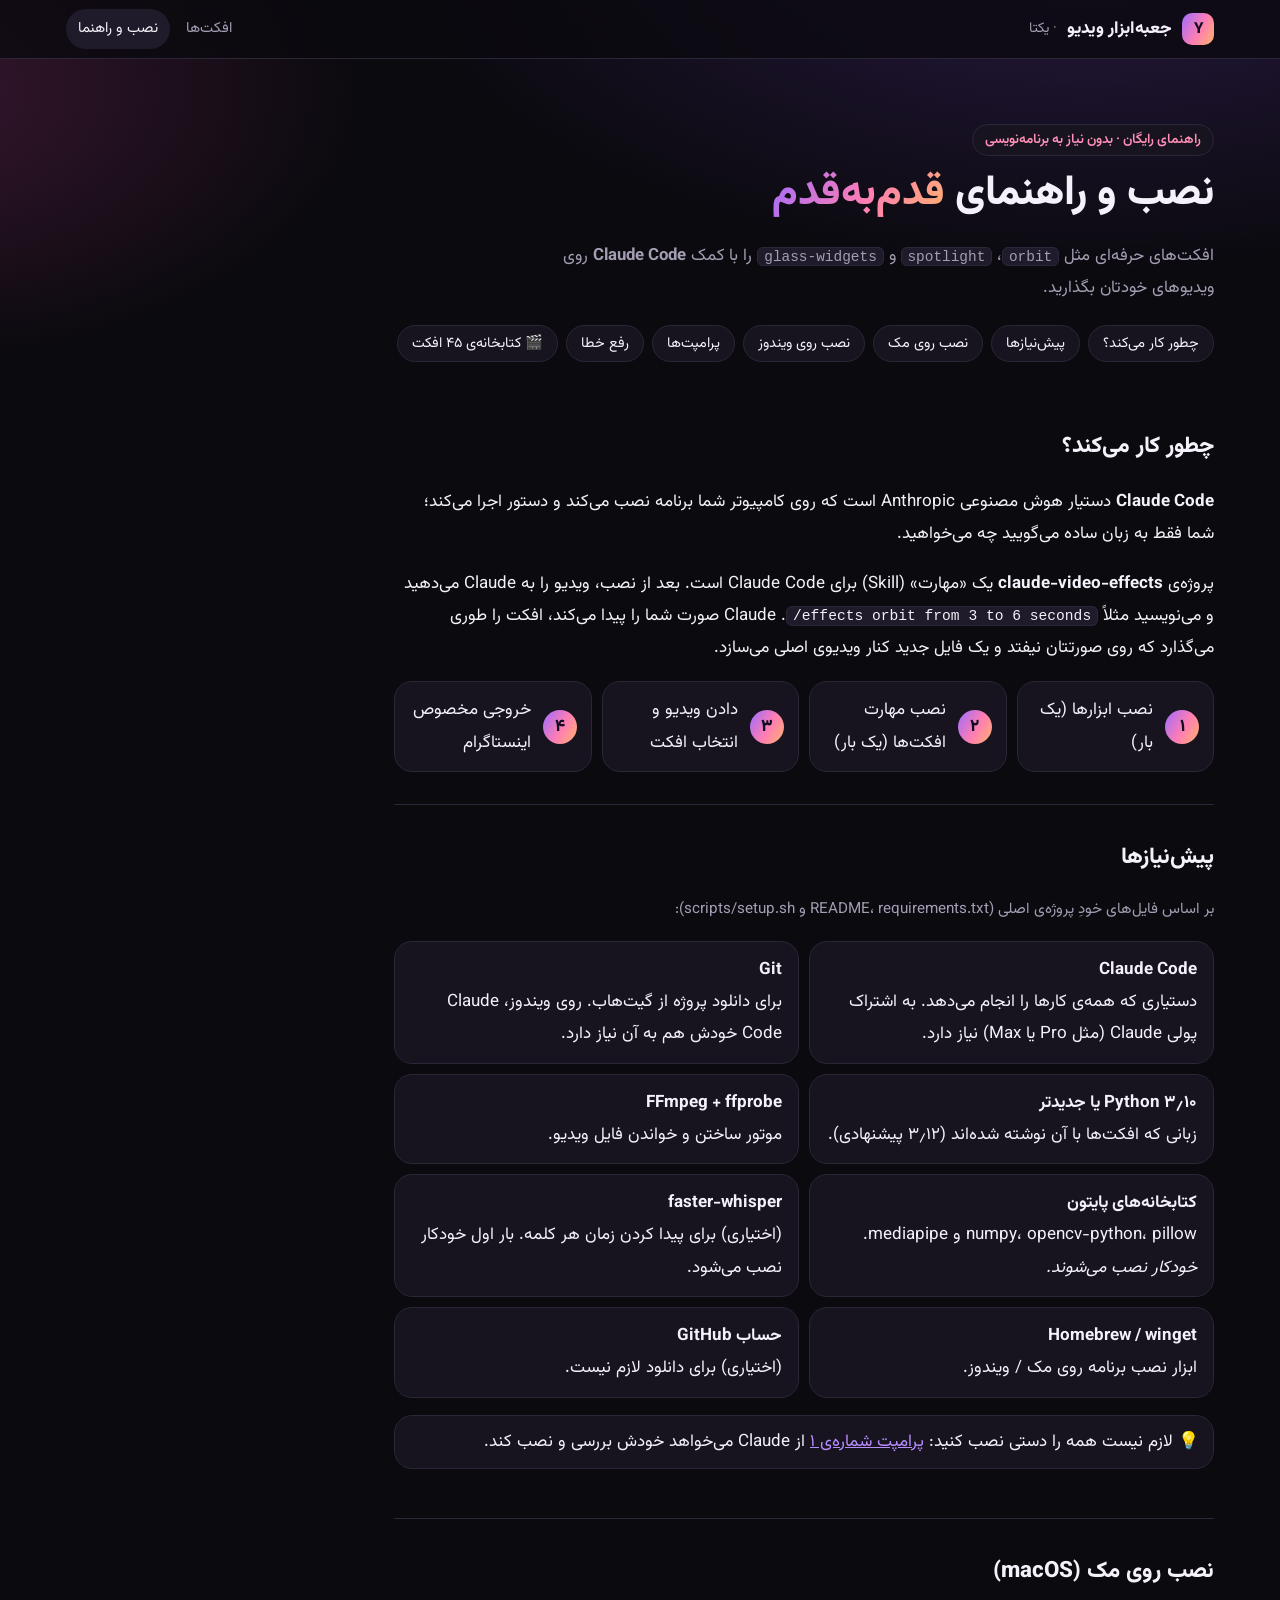
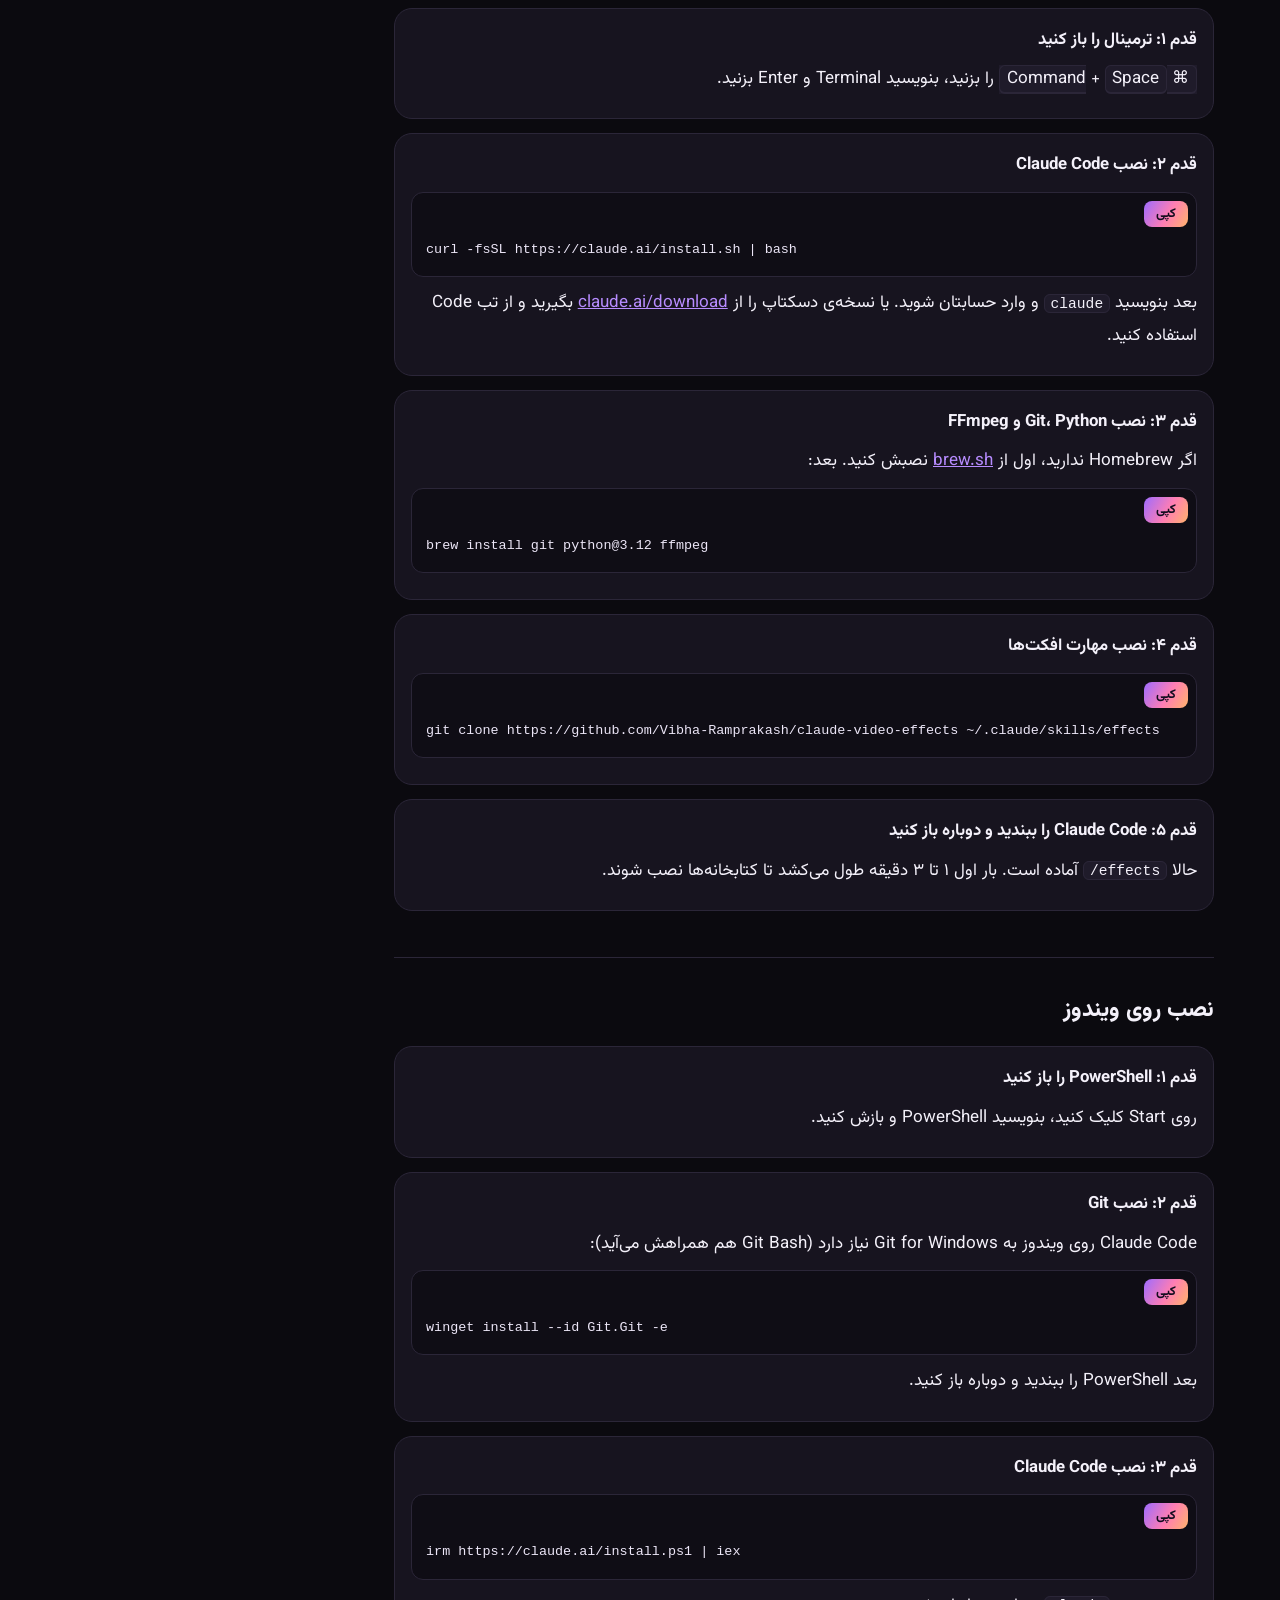
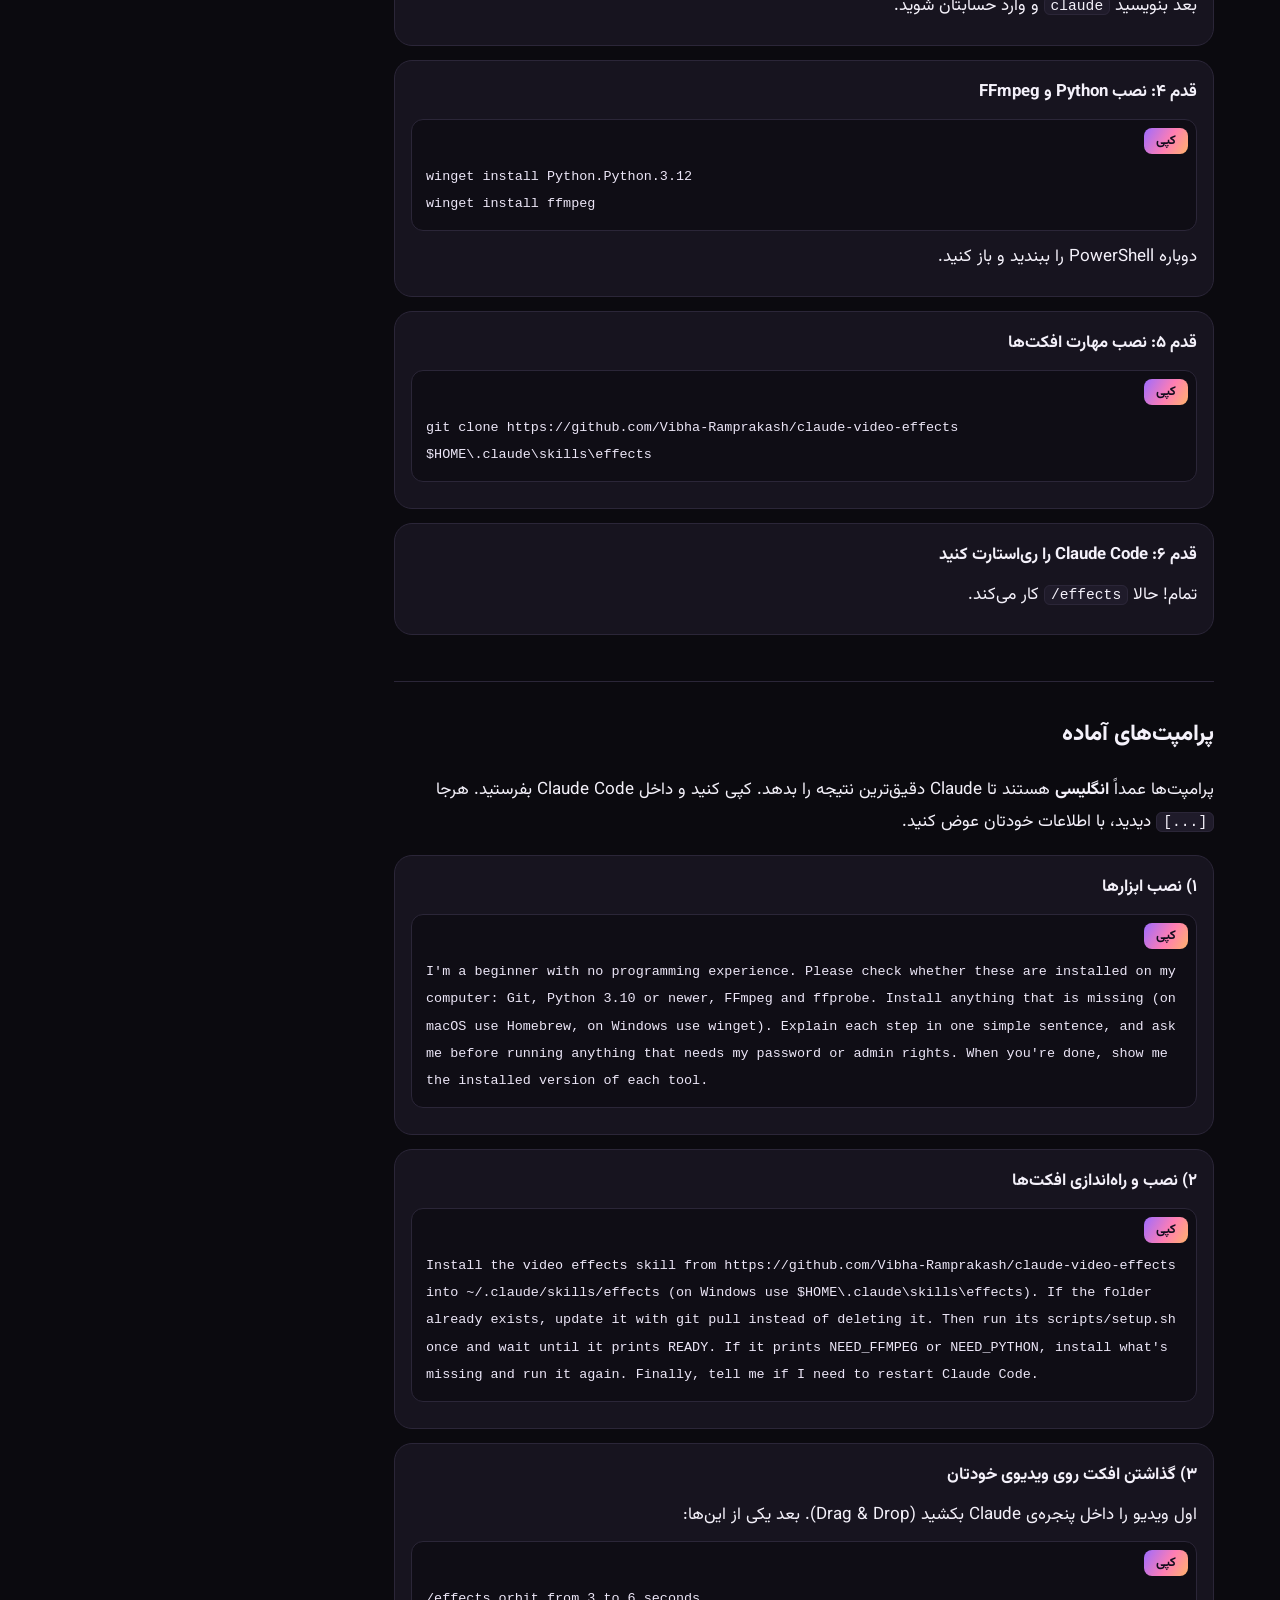
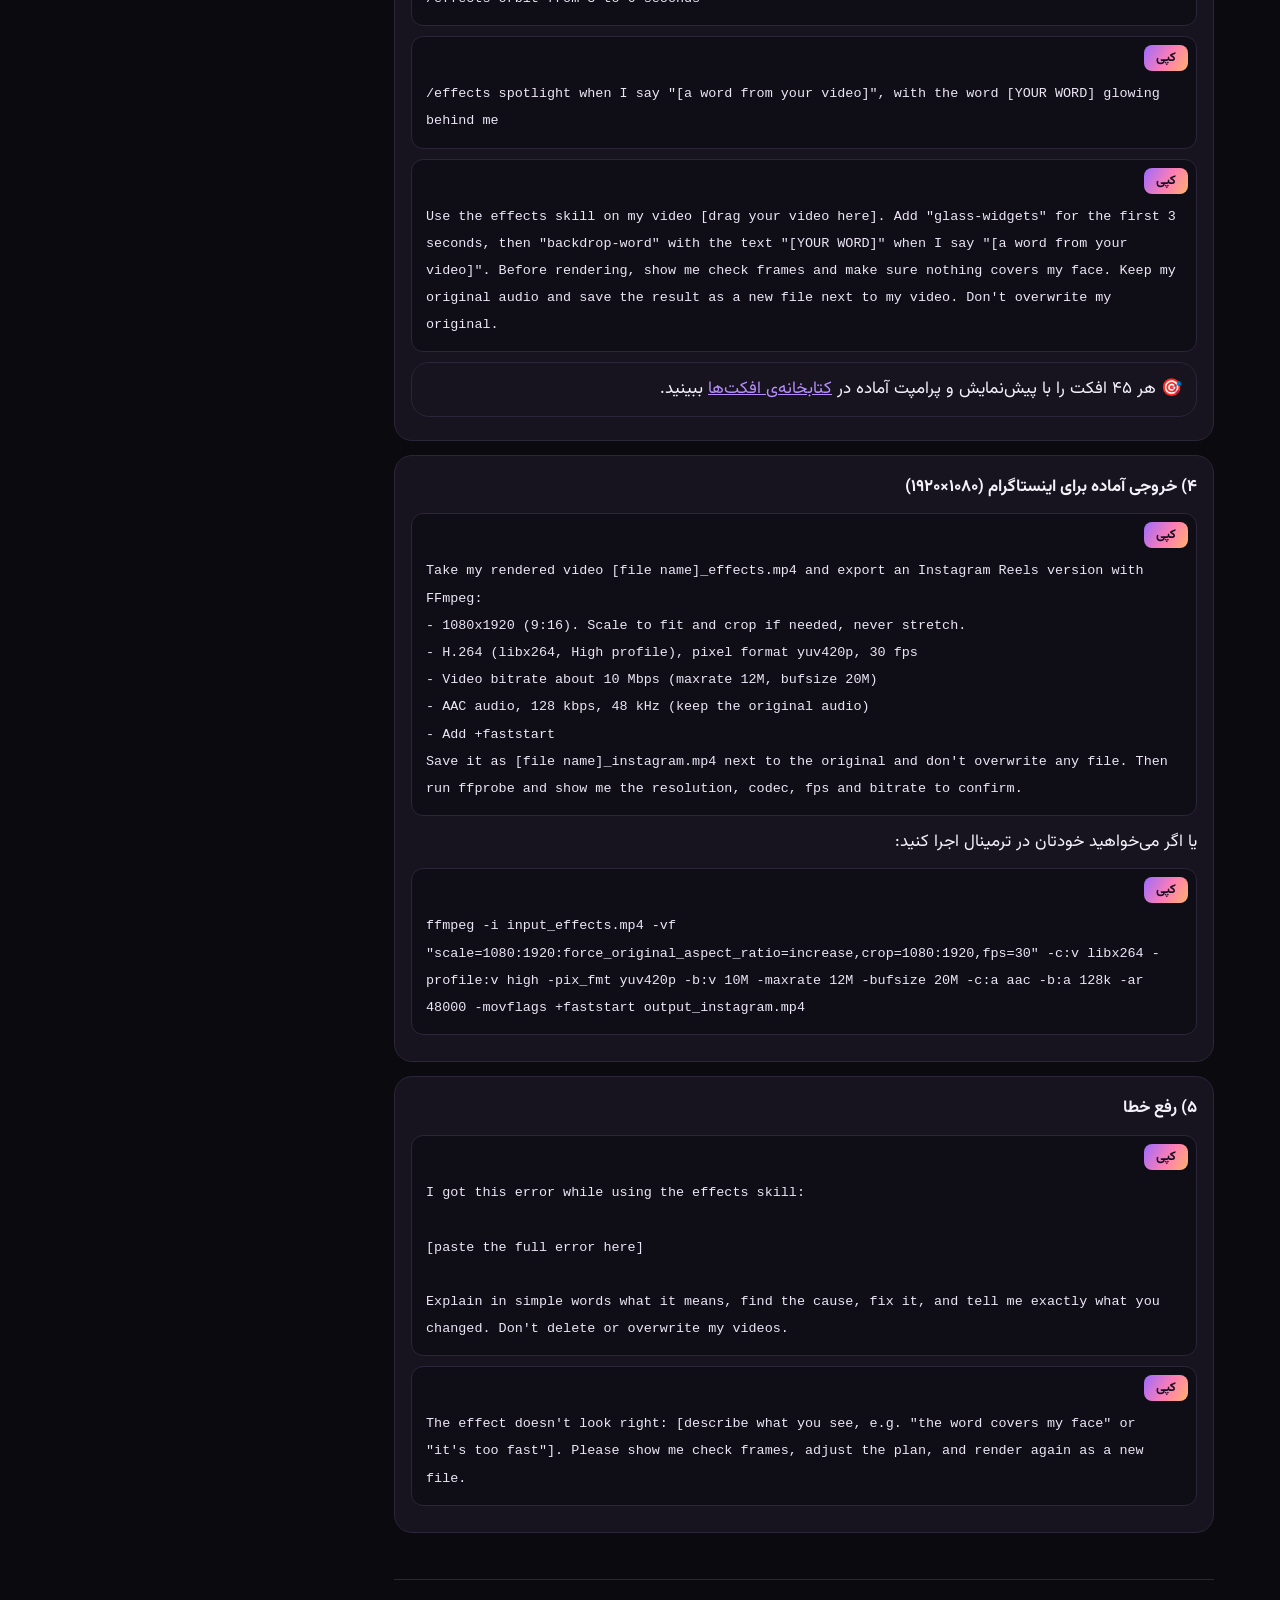
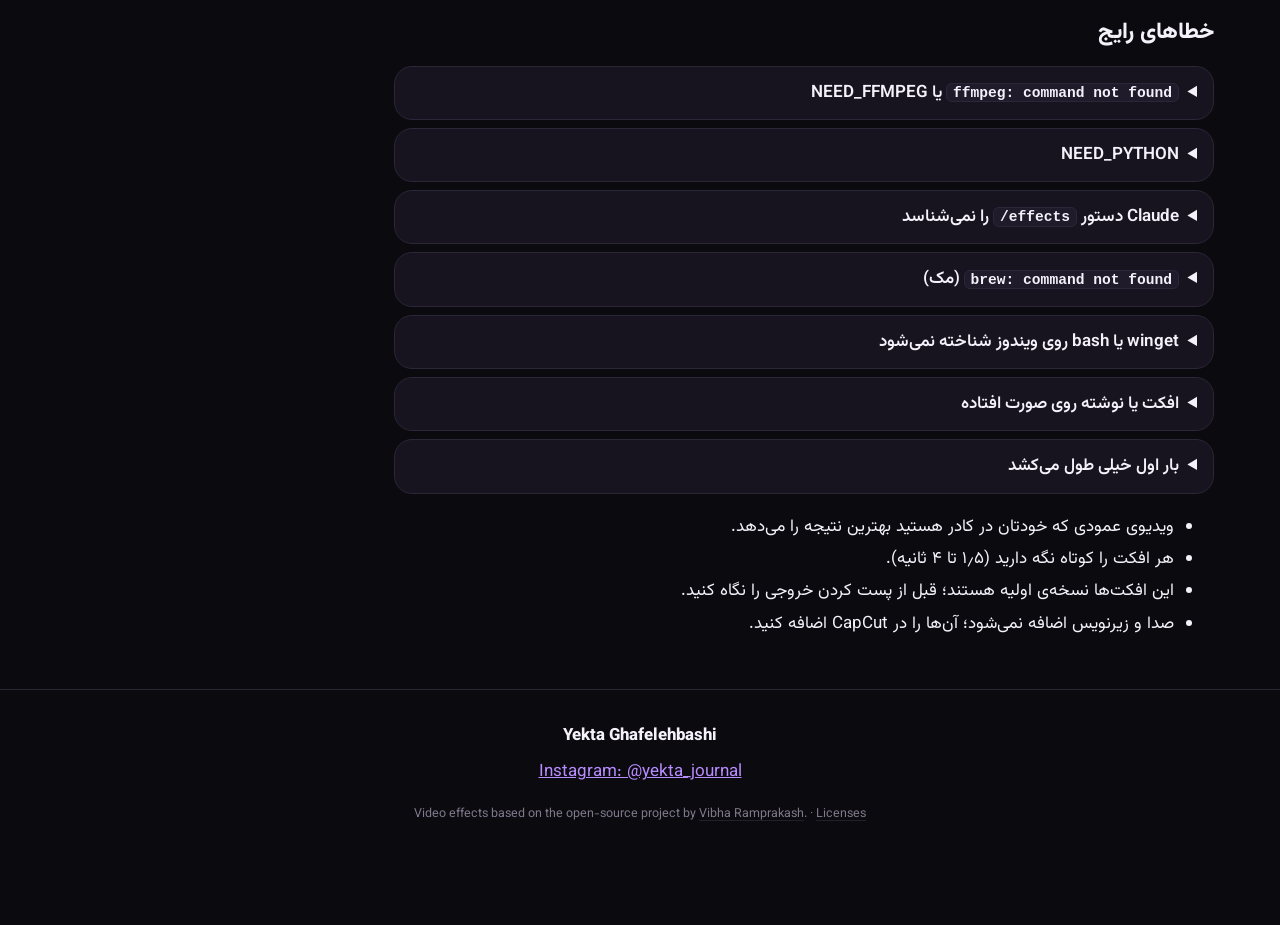
==== commit 611fb248: "Remove credits section and banner from the guide page Attribution stays as the footer line on both p" ====
--- a/docs/guide.html
+++ b/docs/guide.html
@@ -26,9 +26,6 @@
       <p class="eyebrow">راهنمای رایگان · بدون نیاز به برنامه‌نویسی</p>
       <h1>نصب و راهنمای <span class="grad">قدم‌به‌قدم</span></h1>
       <p class="lead">افکت‌های حرفه‌ای مثل <code>orbit</code>، <code>spotlight</code> و <code>glass-widgets</code> را با کمک <strong>Claude Code</strong> روی ویدیوهای خودتان بگذارید.</p>
-      <div class="notice">
-        افکت‌ها و کد اصلی کارِ <a href="https://github.com/Vibha-Ramprakash">Vibha Ramprakash</a> هستند (پروژه‌ی متن‌باز <a href="https://github.com/Vibha-Ramprakash/claude-video-effects">claude-video-effects</a>). این سایت فقط یک راهنمای آموزشی فارسی است. <a href="#credits">بیشتر بخوانید</a>
-      </div>
       <nav class="toc" aria-label="فهرست">
         <a href="#how">چطور کار می‌کند؟</a>
         <a href="#prereq">پیش‌نیازها</a>
@@ -36,7 +33,6 @@
         <a href="#win">نصب روی ویندوز</a>
         <a href="#prompts">پرامپت‌ها</a>
         <a href="#errors">رفع خطا</a>
-        <a href="#credits">قدردانی</a>
         <a href="index.html#library">🎬 کتابخانه‌ی ۴۵ افکت</a>
       </nav>
     </div>
@@ -196,24 +192,13 @@
       </ul>
     </section>
 
-    <section id="credits" class="credits">
-      <h2>💛 قدردانی و مجوز</h2>
-      <p>همه‌ی افکت‌ها، کد و ایده‌ی اصلی متعلق به <strong>Vibha Ramprakash</strong> است.</p>
-      <ul>
-        <li>مخزن اصلی: <a href="https://github.com/Vibha-Ramprakash/claude-video-effects" dir="ltr">github.com/Vibha-Ramprakash/claude-video-effects</a></li>
-        <li>اینستاگرام: <a href="https://instagram.com/vibha.in.progress" dir="ltr">@vibha.in.progress</a></li>
-        <li><strong>مجوز پروژه‌ی اصلی: MIT</strong> (© 2026 Vibha Ramprakash). فونت‌ها و مدل‌های آن پروژه مجوزهای خودشان را دارند (YuNet: MIT، MediaPipe: Apache 2.0، فونت‌ها: SIL OFL و Apache 2.0).</li>
-        <li>این راهنما هیچ کد، تصویر یا متنی از پروژه‌ی اصلی کپی نکرده است؛ فقط لینک می‌دهد و روش دانلود را آموزش می‌دهد.</li>
-        <li>این راهنما رسمی نیست و از طرف Vibha یا Anthropic تأیید نشده است.</li>
-      </ul>
-      <p class="muted">محتوای این راهنما: <a href="https://creativecommons.org/licenses/by/4.0/">CC BY 4.0</a> · کد سایت: MIT</p>
-    </section>
   </main>
 
   <footer>
     <div class="wrap">
       <p class="who">Yekta Ghafelehbashi</p>
       <p><a href="https://instagram.com/yekta_journal" dir="ltr">Instagram: @yekta_journal</a></p>
+      <p class="attribution" dir="ltr">Video effects based on the open-source project by <a href="https://github.com/Vibha-Ramprakash/claude-video-effects">Vibha Ramprakash</a>. · <a href="https://github.com/yektajournal/Yekta_Journal_ai-video-editing-toolkit#credits">Licenses</a></p>
     </div>
   </footer>
 
--- a/docs/style.css
+++ b/docs/style.css
@@ -92,10 +92,6 @@
 .stats { display: flex; flex-wrap: wrap; gap: 18px; margin-top: 18px; color: var(--muted); font-size: .9rem; }
 .stats b { color: var(--text); font-size: 1.2rem; margin-left: 4px; }
 
-.notice {
-  background: var(--surface); border: 1px solid var(--border); border-radius: var(--radius);
-  padding: 12px 16px; font-size: .92rem; color: var(--muted);
-}
 
 /* ---------- quick start ---------- */
 .steps { list-style: none; padding: 0; margin: 0; display: grid; gap: 10px; }
@@ -159,11 +155,6 @@
 .body { padding: 14px 16px 16px; display: flex; flex-direction: column; gap: 8px; flex: 1; }
 .fxname { font-family: ui-monospace, SFMono-Regular, Menlo, monospace; font-size: 1.05rem; font-weight: 700; direction: ltr; text-align: right; }
 .body p { margin: 0; }
-.badge {
-  display: inline-block; font-size: .8rem; color: var(--accent-3); border: 1px solid #4a3622;
-  background: #22180f; border-radius: 8px; padding: 2px 8px;
-}
-.warn { font-size: .85rem; color: #ffd6a0; background: #2a1d10; border-radius: 10px; padding: 6px 10px; }
 .card pre { margin-top: auto; }
 .card-actions { display: flex; gap: 8px; }
 .add-btn {
@@ -211,6 +202,7 @@
 }
 .toc a:hover { border-color: var(--accent); }
 .guide section { border-bottom: 1px solid var(--border); max-width: 820px; }
+.guide section:last-of-type { border-bottom: 0; }
 .tip { background: var(--surface); border: 1px solid var(--border); border-radius: var(--radius); padding: 10px 14px; }
 .cards { list-style: none; padding: 0; display: grid; gap: 10px; }
 .cards li { background: var(--surface); border: 1px solid var(--border); border-radius: var(--radius); padding: 12px 16px; }
@@ -220,15 +212,13 @@
 .faq details { background: var(--surface); border: 1px solid var(--border); border-radius: var(--radius); padding: 10px 16px; margin: 8px 0; }
 .faq summary { cursor: pointer; font-weight: 600; }
 
-.credits {
-  background: var(--surface); border: 1px solid var(--border); border-radius: var(--radius);
-  padding: 22px 18px; margin: 32px 0;
-}
-.credits ul { padding-right: 20px; margin: .4em 0; }
 
 footer { border-top: 1px solid var(--border); padding: 28px 0 96px; text-align: center; color: var(--muted); }
 footer p { margin: .2em 0; }
 footer .who { color: var(--text); font-weight: 800; font-size: 1.05rem; }
+footer .attribution { margin-top: 14px; font-size: .78rem; opacity: .75; }
+footer .attribution a { white-space: nowrap; color: inherit; text-decoration: underline; text-decoration-color: var(--border); text-underline-offset: 3px; }
+footer .attribution a:hover { color: var(--text); }
 
 @media (min-width: 560px) {
   .grid { grid-template-columns: repeat(2, 1fr); }
